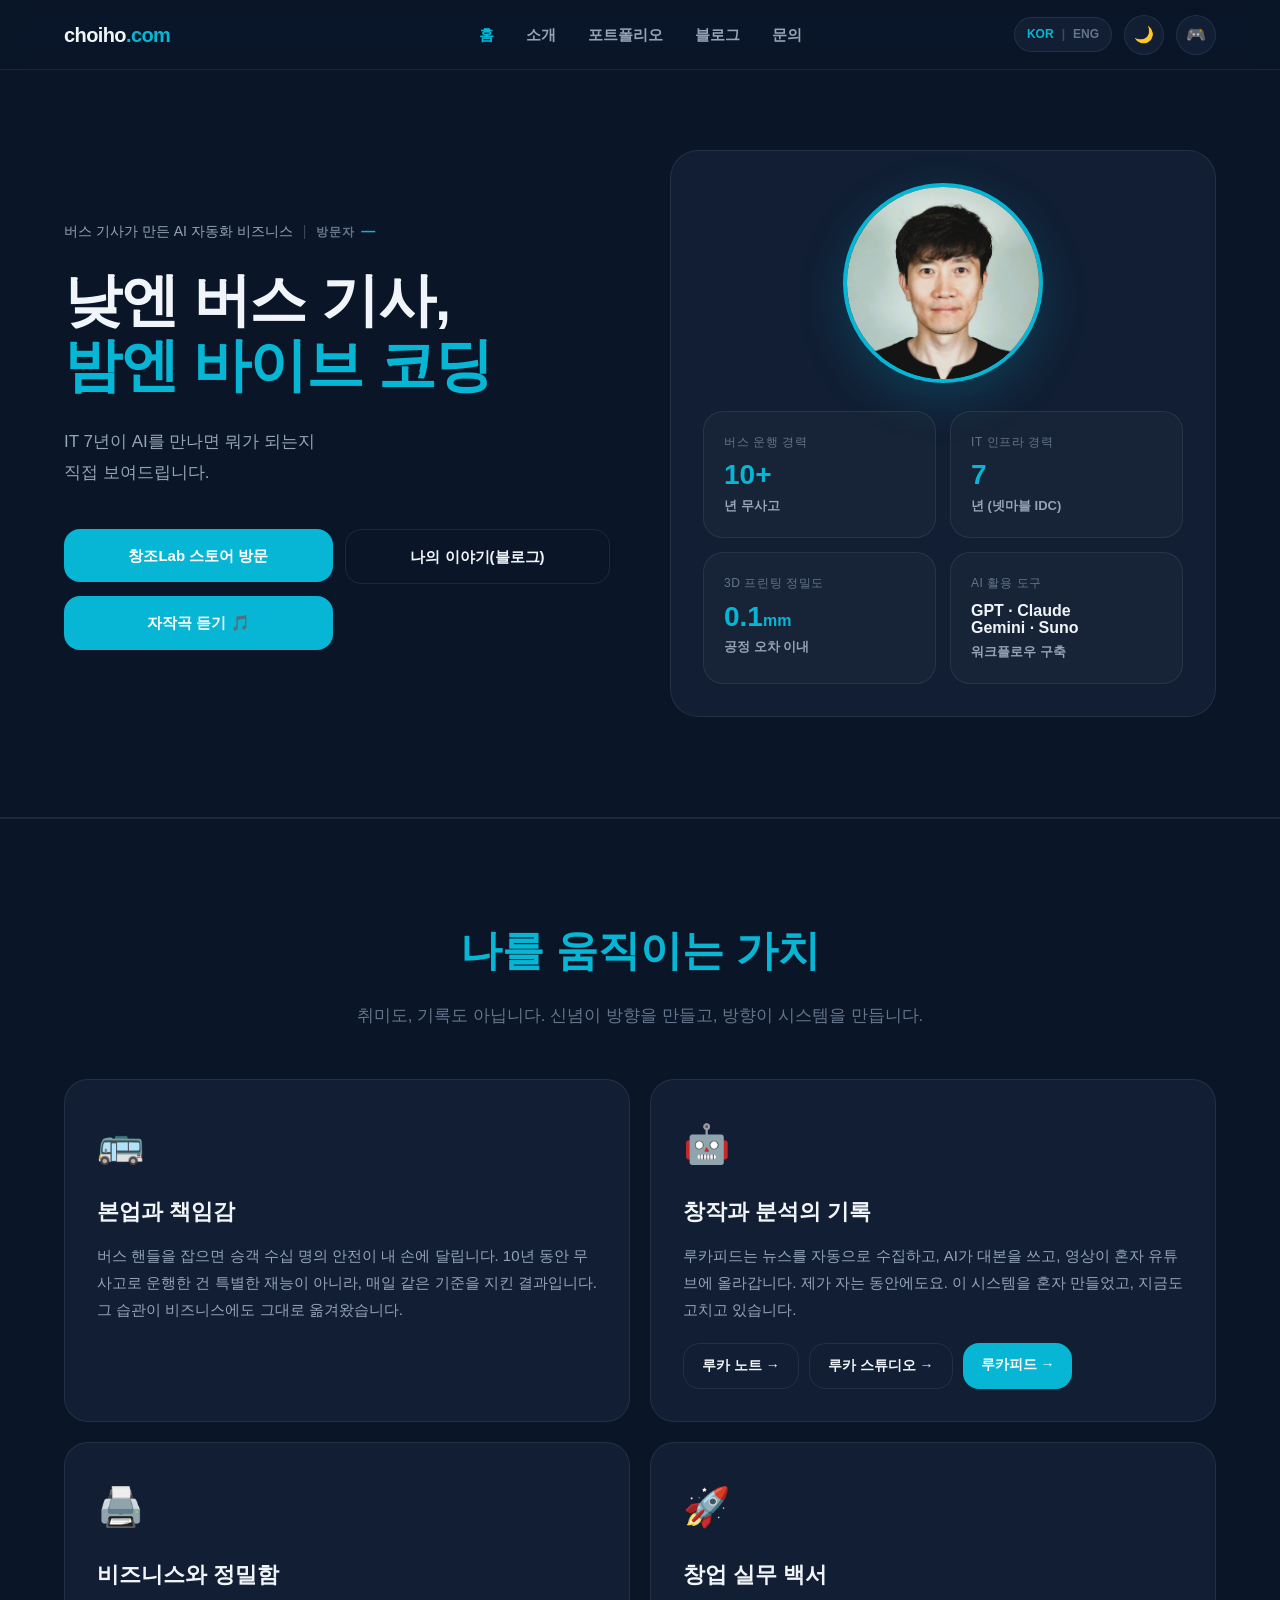
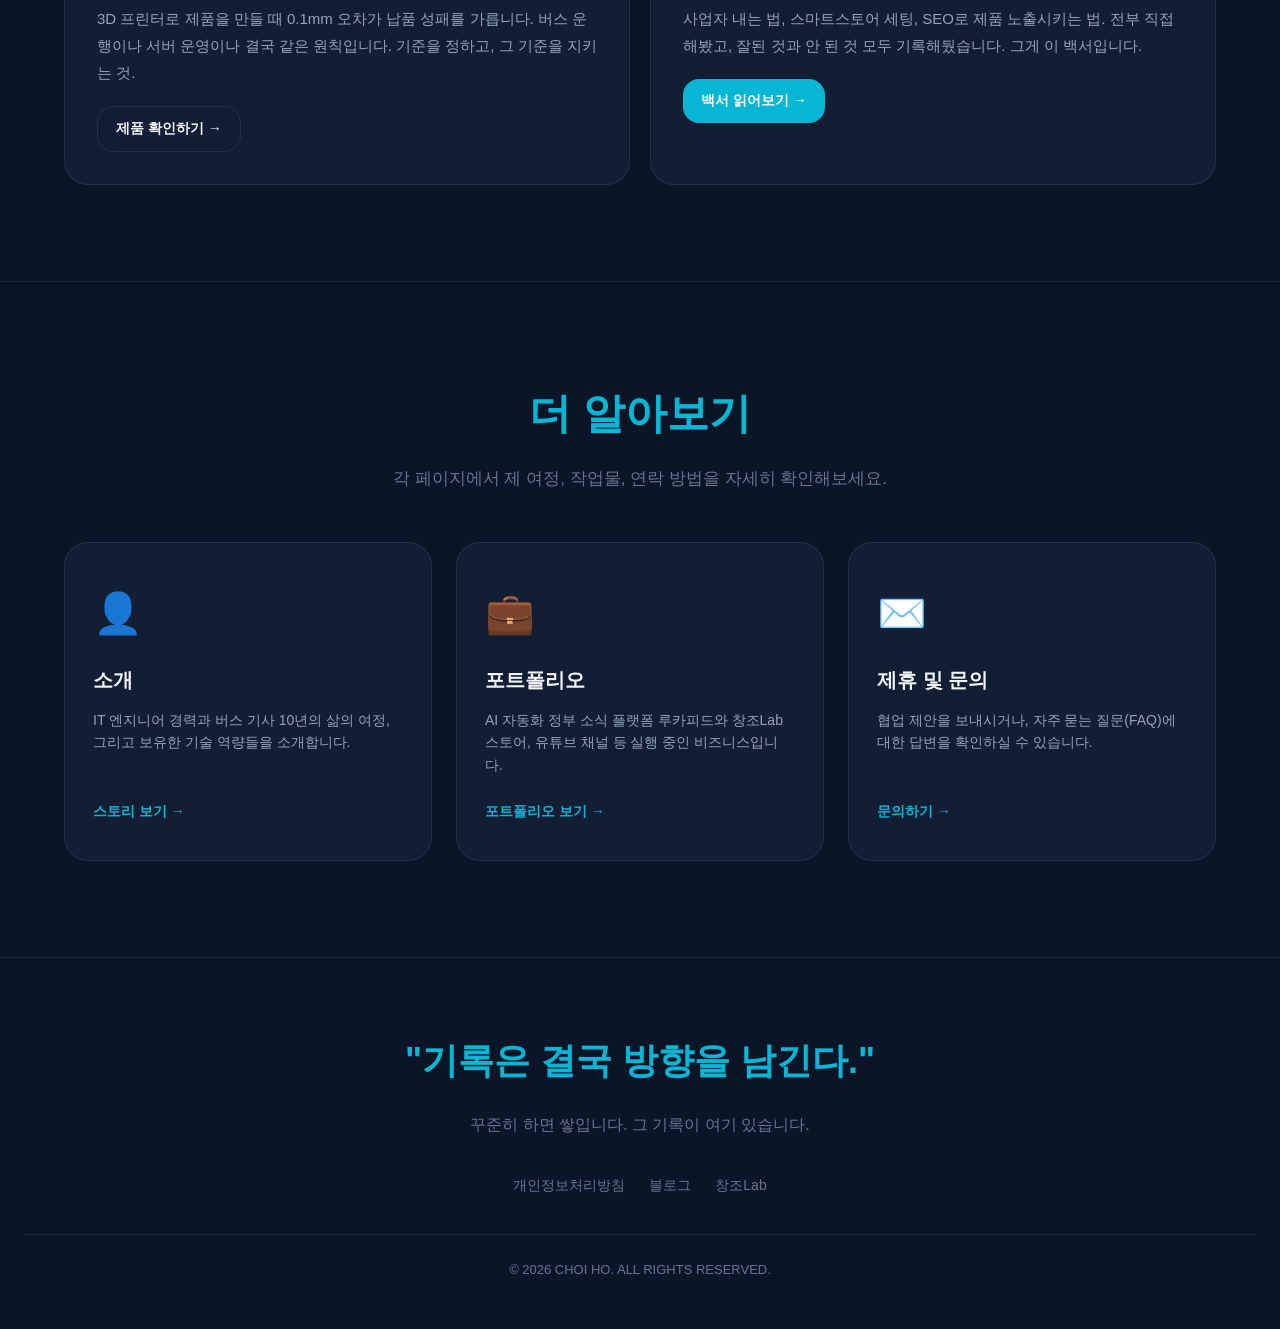
==== index.html @ 2a22247c "fix: 네비게이션 메뉴 중앙 정렬 보장 및 로고 inline-flex 정렬 패치" ====
<!DOCTYPE html>
<html lang="ko" data-theme="dark">
<head>
  <!-- Google tag (gtag.js) -->
  <script async src="https://www.googletagmanager.com/gtag/js?id=G-2HE87NL09E"></script>
  <script>
    window.dataLayer = window.dataLayer || [];
    function gtag(){dataLayer.push(arguments);}
    gtag('js', new Date());
    gtag('config', 'G-2HE87NL09E');
  </script>
  <meta charset="UTF-8" />
  <meta name="viewport" content="width=device-width, initial-scale=1.0" />
  <title>최호 | 버스 기사가 만든 AI 자동화 비즈니스</title>
  <!-- SEO -->
  <meta name="description" content="버스 기사로 10년, IT 인프라 엔지니어로 7년. 지금은 AI 툴로 혼자 콘텐츠 플랫폼을 돌립니다. 1인 비즈니스 포트폴리오." />
  <!-- OG -->
  <meta property="og:type" content="website" />
  <meta property="og:url" content="https://choiho.com/" />
  <meta property="og:title" content="최호 | 버스 기사가 만든 AI 자동화 비즈니스" />
  <meta property="og:description" content="버스 기사로 10년, IT 인프라 엔지니어로 7년. 지금은 AI 툴로 혼자 콘텐츠 플랫폼을 돌립니다." />
  <meta property="og:image" content="https://choiho.com/og-profile.jpg" />
  <meta property="og:locale" content="ko_KR" />
  <!-- Twitter Card -->
  <meta name="twitter:card" content="summary_large_image" />
  <meta name="twitter:title" content="최호 | 버스 기사가 만든 AI 자동화 비즈니스" />
  <meta name="twitter:description" content="버스 기사로 10년, IT 인프라 엔지니어로 7년. 지금은 AI 툴로 혼자 콘텐츠 플랫폼을 돌립니다." />
  <meta name="twitter:image" content="https://choiho.com/og-profile.jpg" />

  <link rel="stylesheet" href="css/style.css?v=1.0.3" />
</head>
<body data-theme="dark">

  <!-- Navigation Bar -->
  <nav class="navbar">
    <div class="container navbar-container">
      <a href="index.html" class="nav-logo">choiho<span>.com</span></a>
      
      <ul class="nav-menu">
        <li><a href="index.html" class="nav-link active" data-ko="홈" data-en="Home">홈</a></li>
        <li><a href="about.html" class="nav-link" data-ko="소개" data-en="About">소개</a></li>
        <li><a href="portfolio.html" class="nav-link" data-ko="포트폴리오" data-en="Portfolio">포트폴리오</a></li>
        <li><a href="https://blog.naver.com/yaho0619" target="_blank" rel="noopener noreferrer" class="nav-link" data-ko="블로그" data-en="Blog">블로그</a></li>
        <li><a href="contact.html" class="nav-link" data-ko="문의" data-en="Contact">문의</a></li>
      </ul>
      
      <div class="nav-actions">
        <!-- Language Switcher -->
        <div class="nav-lang">
          <button class="nav-lang-btn active" id="lang-ko">KOR</button>
          <span>|</span>
          <button class="nav-lang-btn" id="lang-en">ENG</button>
        </div>
        
        <!-- Dark/Light Theme Toggle -->
        <button class="icon-btn" id="theme-toggle-btn" aria-label="테마 변경">🌙</button>
        
        <!-- Mini Games Dropdown -->
        <div class="game-menu-wrapper">
          <button class="icon-btn" aria-label="미니게임">🎮</button>
          <div class="game-dropdown">
            <a href="tetris.html">🧱 테트리스</a>
            <a href="omok.html">⚫ 오목</a>
            <a href="sudoku.html">🔢 수도쿠</a>
          </div>
        </div>

        <!-- Mobile Hamburger Menu Toggle -->
        <button class="nav-toggle" id="nav-toggle" aria-label="메뉴 토글">
          <span class="nav-toggle-icon"></span>
        </button>
      </div>
    </div>
  </nav>

  <!-- ===== Hero ===== -->
  <section class="hero">
    <div class="container hero-grid">
      <div>
        <div class="hero-eyebrow">
          <span data-ko="버스 기사가 만든 AI 자동화 비즈니스" data-en="AI Automation Business Built by a Bus Driver">버스 기사가 만든 AI 자동화 비즈니스</span>
          <span class="hero-eyebrow-sep">|</span>
          <span id="visitor-count-box">
            <span data-ko="방문자" data-en="VISITORS" style="color:var(--text-muted);font-size:12px;letter-spacing:0.08em;font-weight:700;">VISITORS</span>
            <span id="visitor-count" style="color:var(--highlight);font-weight:700;">—</span>
          </span>
        </div>

        <h1 data-ko="낮엔 버스 기사,<br><span class='highlight'>밤엔 바이브 코딩</span>"
            data-en="By day, bus driver.<br><span class='highlight'>By night, vibe coding.</span>">
          낮엔 버스 기사,<br>
          <span class="highlight">밤엔 바이브 코딩</span>
        </h1>

        <p class="hero-text"
           data-ko="IT 7년이 AI를 만나면 뭐가 되는지<br>직접 보여드립니다."
           data-en="7 years in IT meets AI.<br>Watch what happens.">
          IT 7년이 AI를 만나면 뭐가 되는지<br>
          직접 보여드립니다.
        </p>

        <div class="button-group" style="display:grid; grid-template-columns: auto auto; gap: 12px; align-items: start;">
          <!-- Primary CTA -->
          <a href="https://smartstore.naver.com/createlab_shop" target="_blank" rel="noopener noreferrer"
             class="btn btn-primary"
             data-ko="창조Lab 스토어 방문" data-en="Visit CreateLab Store">창조Lab 스토어 방문</a>
          <!-- Secondary CTA -->
          <a href="https://blog.naver.com/yaho0619" target="_blank" rel="noopener noreferrer"
             class="btn btn-secondary"
             data-ko="나의 이야기(블로그)" data-en="My Story (Blog)">나의 이야기(블로그)</a>
          <!-- 자작곡 버튼 -->
          <a href="song/index.html"
             class="btn btn-primary"
             style="grid-column: 1;"
             data-ko="자작곡 듣기 🎵" data-en="Original Songs 🎵">자작곡 듣기 🎵</a>
        </div>
      </div>

      <div class="card-box">
        <div class="profile-image-wrapper">
          <img src="profile_photo.jpg" alt="최호 프로필 사진" class="profile-image" fetchpriority="high" decoding="async">
        </div>
        <div class="stats-grid">
          <div class="stat-card">
            <div class="stat-label" data-ko="버스 운행 경력" data-en="Bus Driving">버스 운행 경력</div>
            <div class="stat-number">10+</div>
            <div class="stat-unit" data-ko="년 무사고" data-en="Yrs Accident-Free">년 무사고</div>
          </div>
          <div class="stat-card">
            <div class="stat-label" data-ko="IT 인프라 경력" data-en="IT Infrastructure">IT 인프라 경력</div>
            <div class="stat-number">7</div>
            <div class="stat-unit" data-ko="년 (넷마블 IDC)" data-en="Yrs (Netmarble IDC)">년 (넷마블 IDC)</div>
          </div>
          <div class="stat-card">
            <div class="stat-label" data-ko="3D 프린팅 정밀도" data-en="3D Print Precision">3D 프린팅 정밀도</div>
            <div class="stat-number">0.1<span style="font-size:16px;">mm</span></div>
            <div class="stat-unit" data-ko="공정 오차 이내" data-en="Process Tolerance">공정 오차 이내</div>
          </div>
          <div class="stat-card">
            <div class="stat-label" data-ko="AI 활용 도구" data-en="AI Tools">AI 활용 도구</div>
            <div class="stat-number" style="font-size:16px;color:var(--text-main);">GPT · Claude<br>Gemini · Suno</div>
            <div class="stat-unit" data-ko="워크플로우 구축" data-en="Workflow Built">워크플로우 구축</div>
          </div>
        </div>
      </div>
    </div>
  </section>

  <!-- ===== Values ===== -->
  <section class="section-divider">
    <div class="container">
      <h2 class="section-title" data-ko="나를 움직이는 가치" data-en="Values That Drive Me">나를 움직이는 가치</h2>
      <p class="section-desc"
         data-ko="취미도, 기록도 아닙니다. 신념이 방향을 만들고, 방향이 시스템을 만듭니다."
         data-en="Not hobbies. Not records. Beliefs make direction. Direction makes systems.">
        취미도, 기록도 아닙니다. 신념이 방향을 만들고, 방향이 시스템을 만듭니다.
      </p>
      <div class="cards-grid">

        <div class="info-card">
          <div class="card-icon">🚌</div>
          <h3 data-ko="본업과 책임감" data-en="Profession & Responsibility">본업과 책임감</h3>
          <p data-ko="버스 핸들을 잡으면 승객 수십 명의 안전이 내 손에 달립니다. 10년 동안 무사고로 운행한 건 특별한 재능이 아니라, 매일 같은 기준을 지킨 결과입니다. 그 습관이 비즈니스에도 그대로 옮겨왔습니다."
              data-en="When I hold the wheel, the safety of dozens of passengers is in my hands. 10 years accident-free isn't talent — it's showing up with the same standard every single day. That habit carried over to business.">
            버스 핸들을 잡으면 승객 수십 명의 안전이 내 손에 달립니다. 10년 동안 무사고로 운행한 건 특별한 재능이 아니라, 매일 같은 기준을 지킨 결과입니다. 그 습관이 비즈니스에도 그대로 옮겨왔습니다.
          </p>
        </div>

        <div class="info-card">
          <div class="card-icon">🤖</div>
          <h3 data-ko="창작과 분석의 기록" data-en="Creation & Analysis">창작과 분석의 기록</h3>
          <p data-ko="루카피드는 뉴스를 자동으로 수집하고, AI가 대본을 쓰고, 영상이 혼자 유튜브에 올라갑니다. 제가 자는 동안에도요. 이 시스템을 혼자 만들었고, 지금도 고치고 있습니다."
              data-en="Lucafeed automatically gathers news, AI writes the scripts, and videos upload to YouTube on their own. Even while I sleep. I built this system alone. Still improving it.">
            루카피드는 뉴스를 자동으로 수집하고, AI가 대본을 쓰고, 영상이 혼자 유튜브에 올라갑니다. 제가 자는 동안에도요. 이 시스템을 혼자 만들었고, 지금도 고치고 있습니다.
          </p>
          <div class="card-actions">
            <a href="https://www.youtube.com/@루카노트" target="_blank" class="btn btn-secondary"
               data-ko="루카 노트 →" data-en="Luca Note →">루카 노트 →</a>
            <a href="https://www.youtube.com/@루카스튜디오" target="_blank" class="btn btn-secondary"
               data-ko="루카 스튜디오 →" data-en="Luca Studio →">루카 스튜디오 →</a>
            <a href="https://lucafeed.com/" target="_blank" class="btn btn-primary"
               data-ko="루카피드 →" data-en="Lucafeed →">루카피드 →</a>
          </div>
        </div>

        <div class="info-card">
          <div class="card-icon">🖨️</div>
          <h3 data-ko="비즈니스와 정밀함" data-en="Business & Precision">비즈니스와 정밀함</h3>
          <p data-ko="3D 프린터로 제품을 만들 때 0.1mm 오차가 납품 성패를 가릅니다. 버스 운행이나 서버 운영이나 결국 같은 원칙입니다. 기준을 정하고, 그 기준을 지키는 것."
              data-en="When making products with a 3D printer, a 0.1mm error decides whether it ships or not. Driving a bus, running a server — same principle. Set a standard. Keep it.">
            3D 프린터로 제품을 만들 때 0.1mm 오차가 납품 성패를 가릅니다. 버스 운행이나 서버 운영이나 결국 같은 원칙입니다. 기준을 정하고, 그 기준을 지키는 것.
          </p>
          <div class="card-actions">
            <a href="https://smartstore.naver.com/createlab_shop" target="_blank"
               class="btn btn-secondary"
               data-ko="제품 확인하기 →" data-en="Check Products →">제품 확인하기 →</a>
          </div>
        </div>

        <div class="info-card">
          <div class="card-icon">🚀</div>
          <h3 data-ko="창업 실무 백서" data-en="Startup Practice Whitepaper">창업 실무 백서</h3>
          <p data-ko="사업자 내는 법, 스마트스토어 세팅, SEO로 제품 노출시키는 법. 전부 직접 해봤고, 잘된 것과 안 된 것 모두 기록해뒀습니다. 그게 이 백서입니다."
              data-en="How to register a business, set up a Smart Store, get products found via SEO. I've done all of it. What worked and what didn't — both are recorded. That's what this whitepaper is.">
            사업자 내는 법, 스마트스토어 세팅, SEO로 제품 노출시키는 법. 전부 직접 해봤고, 잘된 것과 안 된 것 모두 기록해뒀습니다. 그게 이 백서입니다.
          </p>
          <div class="card-actions">
            <a href="startup/index.html" class="btn btn-primary"
               data-ko="백서 읽어보기 →" data-en="Read Whitepaper →">백서 읽어보기 →</a>
          </div>
        </div>

      </div>
    </div>
  </section>

  <!-- ===== Explore More ===== -->
  <section class="section-divider">
    <div class="container">
      <h2 class="section-title" data-ko="더 알아보기" data-en="Explore More">더 알아보기</h2>
      <p class="section-desc"
         data-ko="각 페이지에서 제 여정, 작업물, 연락 방법을 자세히 확인해보세요."
         data-en="Explore my journey, projects, and how to reach out on each page.">
        각 페이지에서 제 여정, 작업물, 연락 방법을 자세히 확인해보세요.
      </p>
      <div class="explore-grid">
        
        <a href="about.html" class="explore-card">
          <div class="explore-card-icon">👤</div>
          <h3 data-ko="소개" data-en="About Me">소개</h3>
          <p data-ko="IT 엔지니어 경력과 버스 기사 10년의 삶의 여정, 그리고 보유한 기술 역량들을 소개합니다."
             data-en="Discover my 7 years of IT background, 10 years of bus driving, and certifications.">
            IT 엔지니어 경력과 버스 기사 10년의 삶의 여정, 그리고 보유한 기술 역량들을 소개합니다.
          </p>
          <span class="explore-card-link" data-ko="스토리 보기 →" data-en="Read Story →">스토리 보기 →</span>
        </a>

        <a href="portfolio.html" class="explore-card">
          <div class="explore-card-icon">💼</div>
          <h3 data-ko="포트폴리오" data-en="Portfolio">포트폴리오</h3>
          <p data-ko="AI 자동화 정부 소식 플랫폼 루카피드와 창조Lab 스토어, 유튜브 채널 등 실행 중인 비즈니스입니다."
             data-en="Check out my automated platform Lucafeed, CreateLab e-commerce, and YouTube channels.">
            AI 자동화 정부 소식 플랫폼 루카피드와 창조Lab 스토어, 유튜브 채널 등 실행 중인 비즈니스입니다.
          </p>
          <span class="explore-card-link" data-ko="포트폴리오 보기 →" data-en="View Portfolio →">포트폴리오 보기 →</span>
        </a>

        <a href="contact.html" class="explore-card">
          <div class="explore-card-icon">✉️</div>
          <h3 data-ko="제휴 및 문의" data-en="Contact & FAQ">제휴 및 문의</h3>
          <p data-ko="협업 제안을 보내시거나, 자주 묻는 질문(FAQ)에 대한 답변을 확인하실 수 있습니다."
             data-en="Send business proposals or check out answers to frequently asked questions.">
            협업 제안을 보내시거나, 자주 묻는 질문(FAQ)에 대한 답변을 확인하실 수 있습니다.
          </p>
          <span class="explore-card-link" data-ko="문의하기 →" data-en="Get in Touch →">문의하기 →</span>
        </a>

      </div>
    </div>
  </section>

  <!-- ===== Footer ===== -->
  <footer>
    <div class="footer-quote" data-ko='"기록은 결국 방향을 남긴다."' data-en='"Records leave direction."'>"기록은 결국 방향을 남긴다."</div>
    <p class="footer-text"
       data-ko="꾸준히 하면 쌓입니다. 그 기록이 여기 있습니다."
       data-en="Consistency compounds. The record is here.">
      꾸준히 하면 쌓입니다. 그 기록이 여기 있습니다.
    </p>
    <div class="footer-links">
      <a href="privacy.html" data-ko="개인정보처리방침" data-en="Privacy Policy">개인정보처리방침</a>
      <a href="https://blog.naver.com/yaho0619" target="_blank" data-ko="블로그" data-en="Blog">블로그</a>
      <a href="startup/index.html" data-ko="창조Lab" data-en="CreateLab">창조Lab</a>
    </div>
    <div class="copyright">
      © 2026 CHOI HO. ALL RIGHTS RESERVED.
    </div>
  </footer>

  <script src="js/main.js"></script>
</body>
</html>
---- css/style.css ----
/* ===== Design Tokens (Lucafeed Theme) ===== */
:root {
  --bg-base: #0a1628;
  --bg-card: #111e33;
  --bg-card-solid: #0d1a2e;
  --highlight: #06b6d4;
  --highlight-hover: #0891b2;
  --text-main: #f1f5f9;
  --text-secondary: #94a3b8;
  --text-muted: #64748b;
  --border-color: rgba(255, 255, 255, 0.08);
}

[data-theme="light"] {
  --bg-base: #f0f9ff;
  --bg-card: #ffffff;
  --bg-card-solid: #ffffff;
  --highlight: #0891b2;
  --highlight-hover: #067a94;
  --text-main: #0a1628;
  --text-secondary: #334155;
  --text-muted: #64748b;
  --border-color: rgba(10, 22, 40, 0.1);
}

*, *::before, *::after { margin: 0; padding: 0; box-sizing: border-box; }

html { scroll-behavior: smooth; }

body {
  font-family: 'Pretendard', 'Noto Sans KR', sans-serif;
  background: var(--bg-base);
  color: var(--text-main);
  line-height: 1.7;
  overflow-x: hidden;
  transition: background 0.3s, color 0.3s;
  padding-top: 70px; /* Offset for fixed navbar */
}

.container {
  width: 100%;
  max-width: 1200px;
  margin: 0 auto;
  padding: 0 24px;
}

section { padding: 6rem 0; }
.section-divider { border-top: 1px solid var(--border-color); }

/* ===== Navigation Bar ===== */
.navbar {
  position: fixed;
  top: 0;
  left: 0;
  width: 100%;
  height: 70px;
  z-index: 1000;
  background: rgba(10, 22, 40, 0.75);
  backdrop-filter: blur(12px);
  -webkit-backdrop-filter: blur(12px);
  border-bottom: 1px solid var(--border-color);
  transition: background 0.3s, border-color 0.3s;
}

[data-theme="light"] .navbar {
  background: rgba(240, 249, 255, 0.75);
}

.navbar-container {
  height: 100%;
  display: flex;
  align-items: center;
  justify-content: space-between;
  position: relative;
}

.nav-logo {
  font-size: 20px;
  font-weight: 900;
  color: var(--text-main);
  text-decoration: none;
  letter-spacing: -0.03em;
  display: inline-flex;
  align-items: center;
}
.nav-logo span {
  color: var(--highlight);
}

.nav-menu {
  position: absolute;
  left: 50%;
  transform: translateX(-50%);
  display: flex;
  align-items: center;
  gap: 32px;
  list-style: none;
}

.nav-link {
  color: var(--text-secondary);
  text-decoration: none;
  font-size: 15px;
  font-weight: 600;
  transition: color 0.2s;
}

.nav-link:hover, .nav-link.active {
  color: var(--highlight);
}

.nav-actions {
  display: flex;
  align-items: center;
  gap: 12px;
}

.icon-btn {
  background: var(--bg-card);
  border: 1px solid var(--border-color);
  color: var(--text-main);
  width: 40px;
  height: 40px;
  border-radius: 50%;
  cursor: pointer;
  display: flex;
  align-items: center;
  justify-content: center;
  font-size: 16px;
  backdrop-filter: blur(12px);
  transition: transform 0.2s, background-color 0.2s;
  flex-shrink: 0;
}
.icon-btn:hover {
  transform: scale(1.05);
  background: var(--bg-card-solid);
}

/* Language switcher inside navbar */
.nav-lang {
  display: flex;
  align-items: center;
  gap: 8px;
  font-size: 12px;
  font-weight: 700;
  background: var(--bg-card);
  padding: 6px 12px;
  border-radius: 999px;
  border: 1px solid var(--border-color);
}
.nav-lang span { color: var(--text-muted); opacity: 0.5; }
.nav-lang-btn {
  cursor: pointer; color: var(--text-muted);
  transition: color 0.2s; border: none; background: none;
  font-family: inherit; font-size: inherit; font-weight: inherit; padding: 0;
}
.nav-lang-btn.active { color: var(--highlight); }

/* Game Dropdown inside navbar */
.game-menu-wrapper { position: relative; flex-shrink: 0; }
.game-dropdown {
  position: absolute; top: calc(100% + 8px); right: 0;
  display: flex; flex-direction: column; gap: 4px; padding: 8px;
  background: var(--bg-card); border: 1px solid var(--border-color);
  border-radius: 16px; backdrop-filter: blur(12px); min-width: 130px;
  opacity: 0; visibility: hidden; transform: translateY(-8px);
  transition: opacity 0.2s, transform 0.2s, visibility 0.2s;
  z-index: 1020;
}
.game-menu-wrapper:hover .game-dropdown { opacity: 1; visibility: visible; transform: translateY(0); }
.game-dropdown a {
  display: flex; align-items: center; gap: 8px;
  padding: 8px 12px; border-radius: 10px;
  text-decoration: none; color: var(--text-main); font-size: 13px;
  transition: background 0.15s; white-space: nowrap;
}
.game-dropdown a:hover { background: rgba(127,127,127,0.12); }

/* Menu Toggle (Hamburger) */
.nav-toggle {
  display: none;
  background: none;
  border: none;
  cursor: pointer;
  padding: 8px;
  z-index: 1010;
}
.nav-toggle-icon {
  display: block;
  width: 20px;
  height: 2px;
  background: var(--text-main);
  position: relative;
  transition: background 0.2s;
}
.nav-toggle-icon::before, .nav-toggle-icon::after {
  content: '';
  position: absolute;
  width: 20px;
  height: 2px;
  background: var(--text-main);
  left: 0;
  transition: transform 0.2s;
}
.nav-toggle-icon::before { top: -6px; }
.nav-toggle-icon::after { bottom: -6px; }

/* ===== Hero ===== */
.hero { padding: 80px 0 100px; border-bottom: 1px solid var(--border-color); }
.hero-grid { display: grid; grid-template-columns: 1fr 1fr; gap: 60px; align-items: center; }

.hero-eyebrow {
  display: inline-flex; align-items: center; gap: 10px;
  margin-bottom: 24px; font-size: 14px; color: var(--text-secondary);
}
.hero-eyebrow-sep { color: var(--text-muted); opacity: 0.5; }
#visitor-count-box { display: inline-flex; align-items: center; gap: 6px; }

h1 {
  font-size: 58px;
  line-height: 1.12;
  font-weight: 900;
  letter-spacing: -0.02em;
  margin-bottom: 28px;
  word-break: keep-all;
}
.highlight { color: var(--highlight); }

.hero-text {
  font-size: 17px; line-height: 1.85;
  color: var(--text-secondary);
  margin-bottom: 40px;
  word-break: keep-all;
}

/* ===== Buttons ===== */
.button-group { display: flex; gap: 14px; flex-wrap: wrap; }
.btn {
  padding: 14px 28px; border-radius: 16px; border: none;
  cursor: pointer; font-size: 15px; font-weight: 700;
  font-family: inherit; transition: transform 0.2s, background-color 0.2s, border-color 0.2s;
  text-decoration: none; display: inline-block; text-align: center;
}

.btn-primary {
  background: var(--highlight);
  color: #ffffff;
  box-shadow: none;
}
.btn-primary:hover {
  background: var(--highlight-hover);
  transform: translateY(-1px);
}

.btn-secondary {
  background: transparent;
  color: var(--text-main);
  border: 1px solid var(--border-color);
}
.btn-secondary:hover {
  border-color: var(--highlight);
  background: rgba(6, 182, 212, 0.05);
}

/* ===== Profile Card ===== */
.profile-image-wrapper { display: flex; justify-content: center; margin-bottom: 28px; }
.profile-image {
  width: 200px; height: 200px; object-fit: cover;
  border-radius: 50%;
  border: 4px solid var(--highlight);
  box-shadow: 0 16px 48px rgba(6, 182, 212, 0.2);
}
.card-box {
  background: var(--bg-card); border: 1px solid var(--border-color);
  border-radius: 28px; padding: 32px; backdrop-filter: blur(12px);
}

/* ===== Stats Grid ===== */
.stats-grid { display: grid; grid-template-columns: repeat(2,1fr); gap: 14px; }
.stat-card {
  background: rgba(127,127,127,0.06);
  border: 1px solid var(--border-color);
  border-radius: 20px; padding: 20px;
}
.stat-label { color: var(--text-muted); font-size: 12px; letter-spacing: 0.05em; text-transform: uppercase; margin-bottom: 8px; }
.stat-number { font-size: 28px; font-weight: 900; color: var(--highlight); line-height: 1.1; }
.stat-unit { font-size: 13px; font-weight: 600; color: var(--text-secondary); margin-top: 4px; }

/* ===== Sections ===== */
.section-title { font-size: 42px; font-weight: 900; margin-bottom: 16px; color: var(--highlight); text-align: center; }
.section-desc { color: var(--text-muted); font-size: 17px; margin-bottom: 48px; text-align: center; }

/* ===== Info Cards ===== */
.cards-grid { display: grid; grid-template-columns: repeat(2,1fr); gap: 20px; }
.info-card {
  background: var(--bg-card); border: 1px solid var(--border-color);
  border-radius: 24px; padding: 32px;
  display: flex; flex-direction: column;
  transition: transform 0.25s, border-color 0.25s;
}
.info-card:hover {
  transform: translateY(-4px);
  border-color: var(--highlight);
}
.info-card .btn { margin-top: auto; }
.card-icon { font-size: 38px; margin-bottom: 16px; }
.info-card h3 { font-size: 22px; margin-bottom: 12px; }
.info-card p { color: var(--text-secondary); font-size: 15px; line-height: 1.8; }
.info-card ul {
  list-style: disc; padding-left: 1.4rem; margin-top: 12px;
  color: var(--text-secondary); font-size: 15px; line-height: 1.7;
}
.info-card li { margin-bottom: 6px; }
.info-card li::marker { color: var(--highlight); }
.card-actions { display: flex; flex-wrap: wrap; gap: 10px; margin-top: 20px; }
.card-actions .btn { padding: 10px 18px; font-size: 14px; margin-top: 0; }

/* ===== Explore Cards (Navigation Cards) ===== */
.explore-grid { display: grid; grid-template-columns: repeat(3, 1fr); gap: 24px; margin-top: 40px; }
.explore-card {
  background: var(--bg-card);
  border: 1px solid var(--border-color);
  border-radius: 24px;
  padding: 36px 28px;
  text-decoration: none;
  color: inherit;
  display: flex;
  flex-direction: column;
  transition: transform 0.25s, border-color 0.25s;
}
.explore-card:hover {
  transform: translateY(-4px);
  border-color: var(--highlight);
}
.explore-card-icon { font-size: 40px; margin-bottom: 16px; }
.explore-card h3 { font-size: 20px; font-weight: 700; margin-bottom: 12px; color: var(--text-main); }
.explore-card p { font-size: 14px; color: var(--text-secondary); margin-bottom: 24px; line-height: 1.6; flex-grow: 1; }
.explore-card-link { font-size: 14px; font-weight: 700; color: var(--highlight); display: flex; align-items: center; gap: 6px; }

/* ===== Timeline ===== */
.timeline-list { display: flex; flex-direction: column; gap: 20px; }
.timeline-item {
  display: flex; gap: 36px;
  background: var(--bg-card-solid);
  border: 1px solid var(--border-color);
  border-radius: 24px; padding: 28px 32px;
  position: relative;
}
.timeline-item.featured {
  border-color: var(--highlight);
  box-shadow: 0 0 0 1px var(--highlight), 0 8px 32px rgba(6, 182, 212, 0.12);
}
.timeline-badge {
  position: absolute; top: -12px; left: 32px;
  background: var(--highlight); color: #fff;
  font-size: 11px; font-weight: 700;
  padding: 3px 12px; border-radius: 999px;
  letter-spacing: 0.06em;
}
.year {
  min-width: 100px; font-size: 26px; font-weight: 900;
  color: var(--highlight); flex-shrink: 0;
}
.timeline-content h3 { font-size: 20px; margin-bottom: 8px; }
.timeline-content p { color: var(--text-secondary); font-size: 15px; line-height: 1.8; }

/* ===== Contact Form ===== */
.contact-form { max-width: 600px; margin: 0 auto; }
.form-group { margin-bottom: 20px; text-align: left; }
.form-group label { display: block; margin-bottom: 8px; color: var(--text-secondary); font-weight: 600; font-size: 14px; }
.form-control {
  width: 100%; padding: 13px 16px;
  border-radius: 12px; border: 1px solid var(--border-color);
  background: var(--bg-card-solid); color: var(--text-main);
  font-size: 15px; font-family: inherit;
  transition: border-color 0.2s, box-shadow 0.2s;
}
.form-control:focus {
  outline: none; border-color: var(--highlight);
  box-shadow: 0 0 0 3px rgba(6, 182, 212, 0.12);
}
select.form-control {
  cursor: pointer; appearance: none;
  background-image: url("data:image/svg+xml,%3Csvg xmlns='http://www.w3.org/2000/svg' width='20' height='20' viewBox='0 0 24 24' fill='none' stroke='%2394a3b8' stroke-width='2' stroke-linecap='round' stroke-linejoin='round'%3E%3Cpolyline points='6 9 12 15 18 9'%3E%3C/polyline%3E%3C/svg%3E");
  background-repeat: no-repeat; background-position: right 14px center; background-size: 16px; padding-right: 40px;
}
textarea.form-control { min-height: 140px; resize: vertical; }
.submit-btn { width: 100%; padding: 16px; font-size: 17px; }

/* ===== FAQ Section ===== */
.faq-list { max-width: 800px; margin: 0 auto; display: flex; flex-direction: column; gap: 16px; }
.faq-item {
  background: var(--bg-card);
  border: 1px solid var(--border-color);
  border-radius: 16px;
  overflow: hidden;
  transition: border-color 0.2s;
}
.faq-item:hover {
  border-color: var(--highlight);
}
.faq-question {
  width: 100%;
  padding: 20px 24px;
  background: none;
  border: none;
  color: var(--text-main);
  font-size: 16px;
  font-weight: 700;
  text-align: left;
  cursor: pointer;
  display: flex;
  justify-content: space-between;
  align-items: center;
  font-family: inherit;
}
.faq-answer {
  max-height: 0;
  overflow: hidden;
  transition: max-height 0.3s ease-out, padding 0.3s ease-out;
  padding: 0 24px;
  color: var(--text-secondary);
  font-size: 15px;
  line-height: 1.8;
  border-top: 0px solid transparent;
}
.faq-item.active .faq-answer {
  max-height: 500px; /* Large enough value */
  padding: 20px 24px;
  border-top: 1px solid var(--border-color);
}
.faq-arrow {
  transition: transform 0.2s;
  color: var(--text-muted);
}
.faq-item.active .faq-arrow {
  transform: rotate(180deg);
  color: var(--highlight);
}

/* ===== Footer ===== */
footer { text-align: center; padding: 72px 24px 48px; border-top: 1px solid var(--border-color); }
.footer-quote { font-size: 36px; font-weight: 900; color: var(--highlight); margin-bottom: 20px; }
.footer-text { color: var(--text-muted); max-width: 600px; margin: 0 auto 36px; }
.footer-links { display: flex; justify-content: center; gap: 24px; margin-bottom: 36px; }
.footer-links a { color: var(--text-muted); text-decoration: none; font-size: 14px; transition: color 0.2s; }
.footer-links a:hover { color: var(--highlight); }
.copyright { border-top: 1px solid var(--border-color); padding-top: 24px; color: var(--text-muted); font-size: 13px; }
.copyright a { color: var(--text-muted); text-decoration: none; }
.copyright a:hover { color: var(--text-secondary); }

/* ===== Responsive ===== */
@media (max-width: 900px) {
  body { padding-top: 70px; }
  .navbar-container { padding: 0 16px; }
  .nav-menu {
    position: fixed;
    top: 70px;
    left: 0;
    width: 100%;
    height: calc(100vh - 70px);
    background: var(--bg-card-solid);
    flex-direction: column;
    padding: 40px 24px;
    gap: 24px;
    align-items: flex-start;
    transform: translateX(-100%);
    transition: transform 0.3s ease-in-out;
    border-top: 1px solid var(--border-color);
    z-index: 999;
  }
  .navbar.nav-open .nav-menu {
    transform: translateX(0);
  }
  .nav-toggle {
    display: block;
  }
  .nav-actions {
    margin-right: 12px;
  }
  .hero { padding: 40px 0 56px; }
  .hero-grid { grid-template-columns: 1fr; gap: 36px; text-align: center; }
  h1 { font-size: 36px; }
  .hero-text { font-size: 16px; margin-bottom: 28px; }
  .button-group { flex-direction: column; align-items: center; }
  .button-group .btn { width: 100%; max-width: 300px; }
  .profile-image { width: 160px; height: 160px; }
  .card-box { padding: 24px 20px; }
  .stats-grid { grid-template-columns: repeat(2,1fr); gap: 10px; }
  .stat-number { font-size: 22px; }
  section { padding: 4rem 0; }
  .section-title { font-size: 28px; }
  .section-desc { font-size: 15px; margin-bottom: 28px; }
  .cards-grid { grid-template-columns: 1fr; gap: 14px; }
  .info-card { padding: 24px 20px; }
  .info-card h3 { font-size: 19px; }
  .timeline-item { flex-direction: column; gap: 10px; padding: 22px 20px; }
  .year { font-size: 20px; min-width: auto; }
  .timeline-content h3 { font-size: 17px; }
  .footer-quote { font-size: 24px; }
  .explore-grid { grid-template-columns: 1fr; gap: 16px; }
}

@media (max-width: 480px) {
  .container { padding: 0 16px; }
  h1 { font-size: 28px; }
  .stats-grid { grid-template-columns: 1fr; }
}
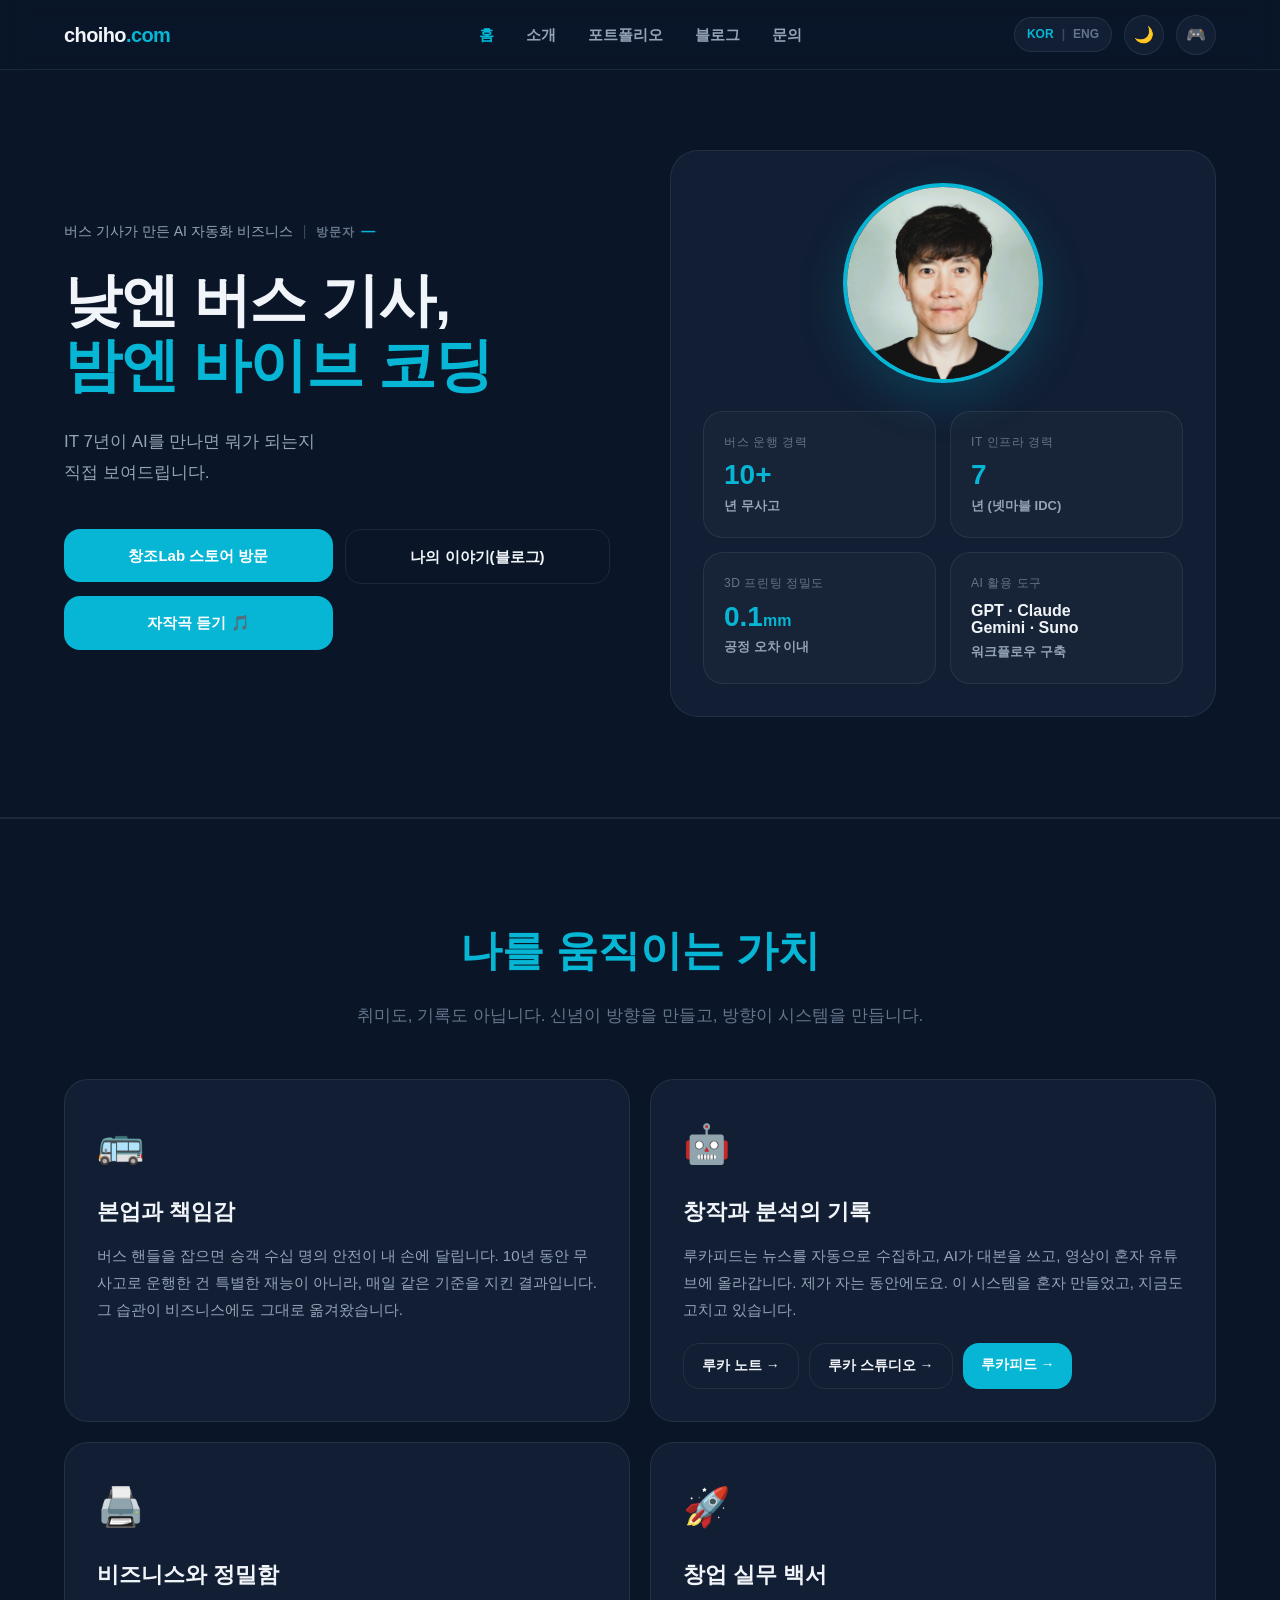
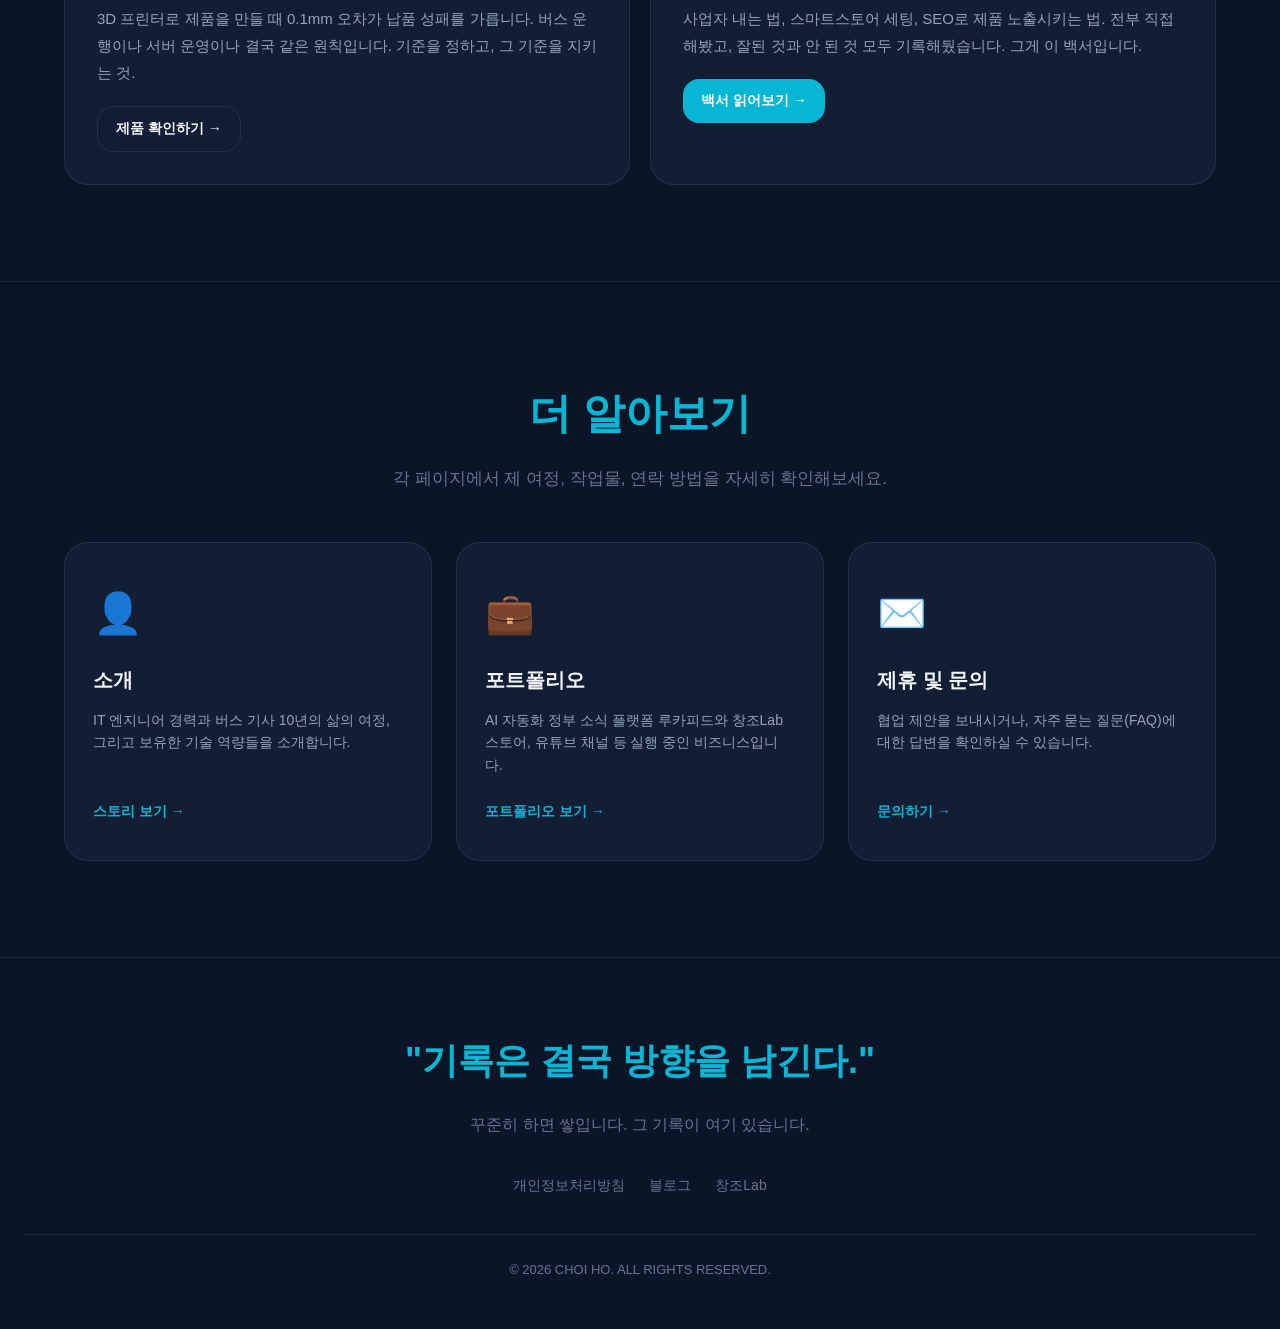
==== commit 7fc0aa30: "feat: 미니게임을 프로필 카드 공간 내부 iframe에 임베딩하여 플레이하도록 구현" ====
--- a/index.html
+++ b/index.html
@@ -59,9 +59,9 @@
         <div class="game-menu-wrapper">
           <button class="icon-btn" aria-label="미니게임">🎮</button>
           <div class="game-dropdown">
-            <a href="tetris.html">🧱 테트리스</a>
-            <a href="omok.html">⚫ 오목</a>
-            <a href="sudoku.html">🔢 수도쿠</a>
+            <a href="index.html?game=tetris" class="game-link" data-game="tetris">🧱 테트리스</a>
+            <a href="index.html?game=omok" class="game-link" data-game="omok">⚫ 오목</a>
+            <a href="index.html?game=sudoku" class="game-link" data-game="sudoku">🔢 수도쿠</a>
           </div>
         </div>
 
@@ -116,30 +116,44 @@
         </div>
       </div>
 
-      <div class="card-box">
-        <div class="profile-image-wrapper">
-          <img src="profile_photo.jpg" alt="최호 프로필 사진" class="profile-image" fetchpriority="high" decoding="async">
-        </div>
-        <div class="stats-grid">
-          <div class="stat-card">
-            <div class="stat-label" data-ko="버스 운행 경력" data-en="Bus Driving">버스 운행 경력</div>
-            <div class="stat-number">10+</div>
-            <div class="stat-unit" data-ko="년 무사고" data-en="Yrs Accident-Free">년 무사고</div>
-          </div>
-          <div class="stat-card">
-            <div class="stat-label" data-ko="IT 인프라 경력" data-en="IT Infrastructure">IT 인프라 경력</div>
-            <div class="stat-number">7</div>
-            <div class="stat-unit" data-ko="년 (넷마블 IDC)" data-en="Yrs (Netmarble IDC)">년 (넷마블 IDC)</div>
-          </div>
-          <div class="stat-card">
-            <div class="stat-label" data-ko="3D 프린팅 정밀도" data-en="3D Print Precision">3D 프린팅 정밀도</div>
-            <div class="stat-number">0.1<span style="font-size:16px;">mm</span></div>
-            <div class="stat-unit" data-ko="공정 오차 이내" data-en="Process Tolerance">공정 오차 이내</div>
-          </div>
-          <div class="stat-card">
-            <div class="stat-label" data-ko="AI 활용 도구" data-en="AI Tools">AI 활용 도구</div>
-            <div class="stat-number" style="font-size:16px;color:var(--text-main);">GPT · Claude<br>Gemini · Suno</div>
-            <div class="stat-unit" data-ko="워크플로우 구축" data-en="Workflow Built">워크플로우 구축</div>
+      <div class="card-box" id="profile-card-box" style="position: relative; overflow: hidden; min-height: 480px;">
+        <!-- Profile View -->
+        <div id="profile-view" style="display: block;">
+          <div class="profile-image-wrapper">
+            <img src="profile_photo.jpg" alt="최호 프로필 사진" class="profile-image" fetchpriority="high" decoding="async">
+          </div>
+          <div class="stats-grid">
+            <div class="stat-card">
+              <div class="stat-label" data-ko="버스 운행 경력" data-en="Bus Driving">버스 운행 경력</div>
+              <div class="stat-number">10+</div>
+              <div class="stat-unit" data-ko="년 무사고" data-en="Yrs Accident-Free">년 무사고</div>
+            </div>
+            <div class="stat-card">
+              <div class="stat-label" data-ko="IT 인프라 경력" data-en="IT Infrastructure">IT 인프라 경력</div>
+              <div class="stat-number">7</div>
+              <div class="stat-unit" data-ko="년 (넷마블 IDC)" data-en="Yrs (Netmarble IDC)">년 (넷마블 IDC)</div>
+            </div>
+            <div class="stat-card">
+              <div class="stat-label" data-ko="3D 프린팅 정밀도" data-en="3D Print Precision">3D 프린팅 정밀도</div>
+              <div class="stat-number">0.1<span style="font-size:16px;">mm</span></div>
+              <div class="stat-unit" data-ko="공정 오차 이내" data-en="Process Tolerance">공정 오차 이내</div>
+            </div>
+            <div class="stat-card">
+              <div class="stat-label" data-ko="AI 활용 도구" data-en="AI Tools">AI 활용 도구</div>
+              <div class="stat-number" style="font-size:16px;color:var(--text-main);">GPT · Claude<br>Gemini · Suno</div>
+              <div class="stat-unit" data-ko="워크플로우 구축" data-en="Workflow Built">워크플로우 구축</div>
+            </div>
+          </div>
+        </div>
+
+        <!-- Game Embed View -->
+        <div id="game-view" style="display: none; width: 100%; height: 100%; flex-direction: column;">
+          <div style="display: flex; justify-content: space-between; align-items: center; margin-bottom: 12px; border-bottom: 1px solid var(--border-color); padding-bottom: 8px;">
+            <h3 id="game-title" style="margin: 0; font-size: 16px; font-weight: 700; color: var(--highlight);">🎮 게임 중</h3>
+            <button id="close-game-btn" class="btn btn-secondary" style="padding: 4px 10px; font-size: 12px; border-radius: 8px; margin: 0;">프로필 보기 ↩</button>
+          </div>
+          <div style="flex-grow: 1; position: relative; width: 100%; height: 420px; border-radius: 12px; overflow: hidden; background: #050505;">
+            <iframe id="game-iframe" src="" style="width: 100%; height: 100%; border: none; overflow: hidden;" scrolling="no"></iframe>
           </div>
         </div>
       </div>
@@ -277,6 +291,6 @@
     </div>
   </footer>
 
-  <script src="js/main.js"></script>
+  <script src="js/main.js?v=1.0.1"></script>
 </body>
 </html>
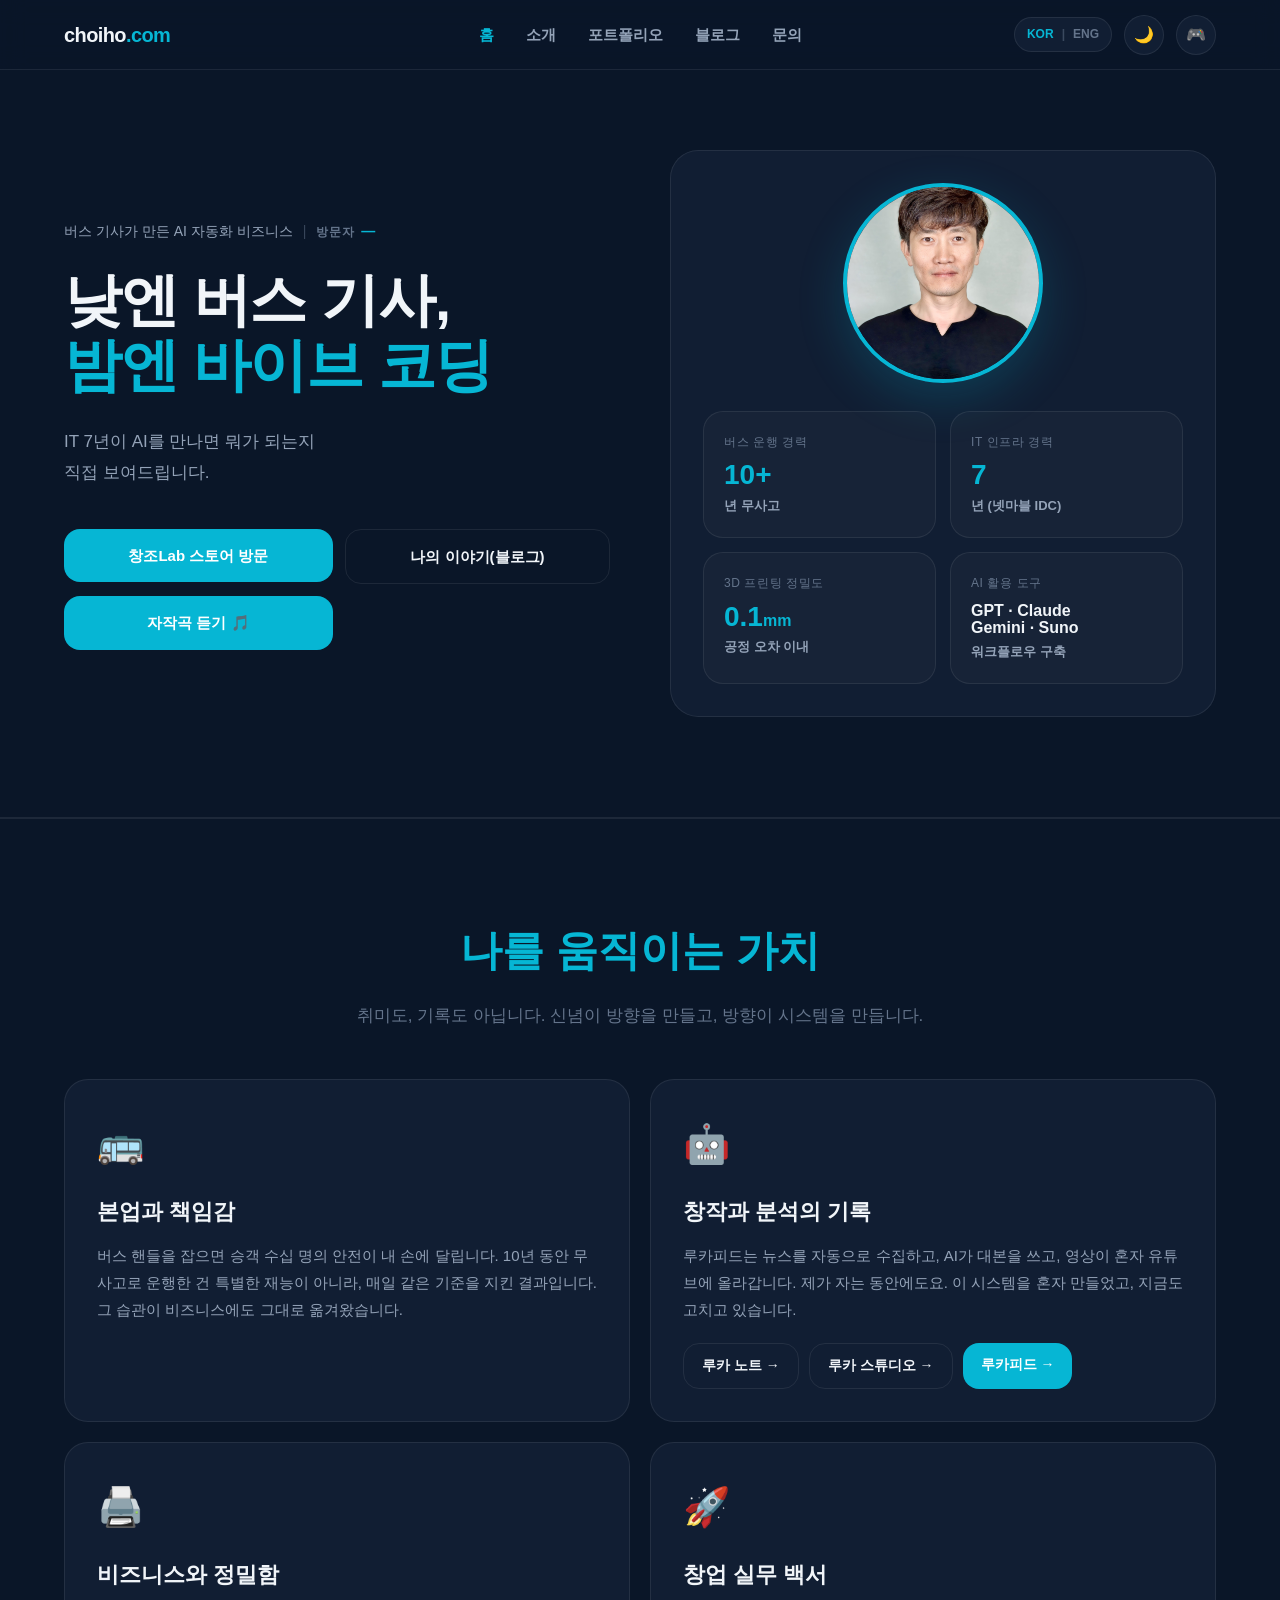
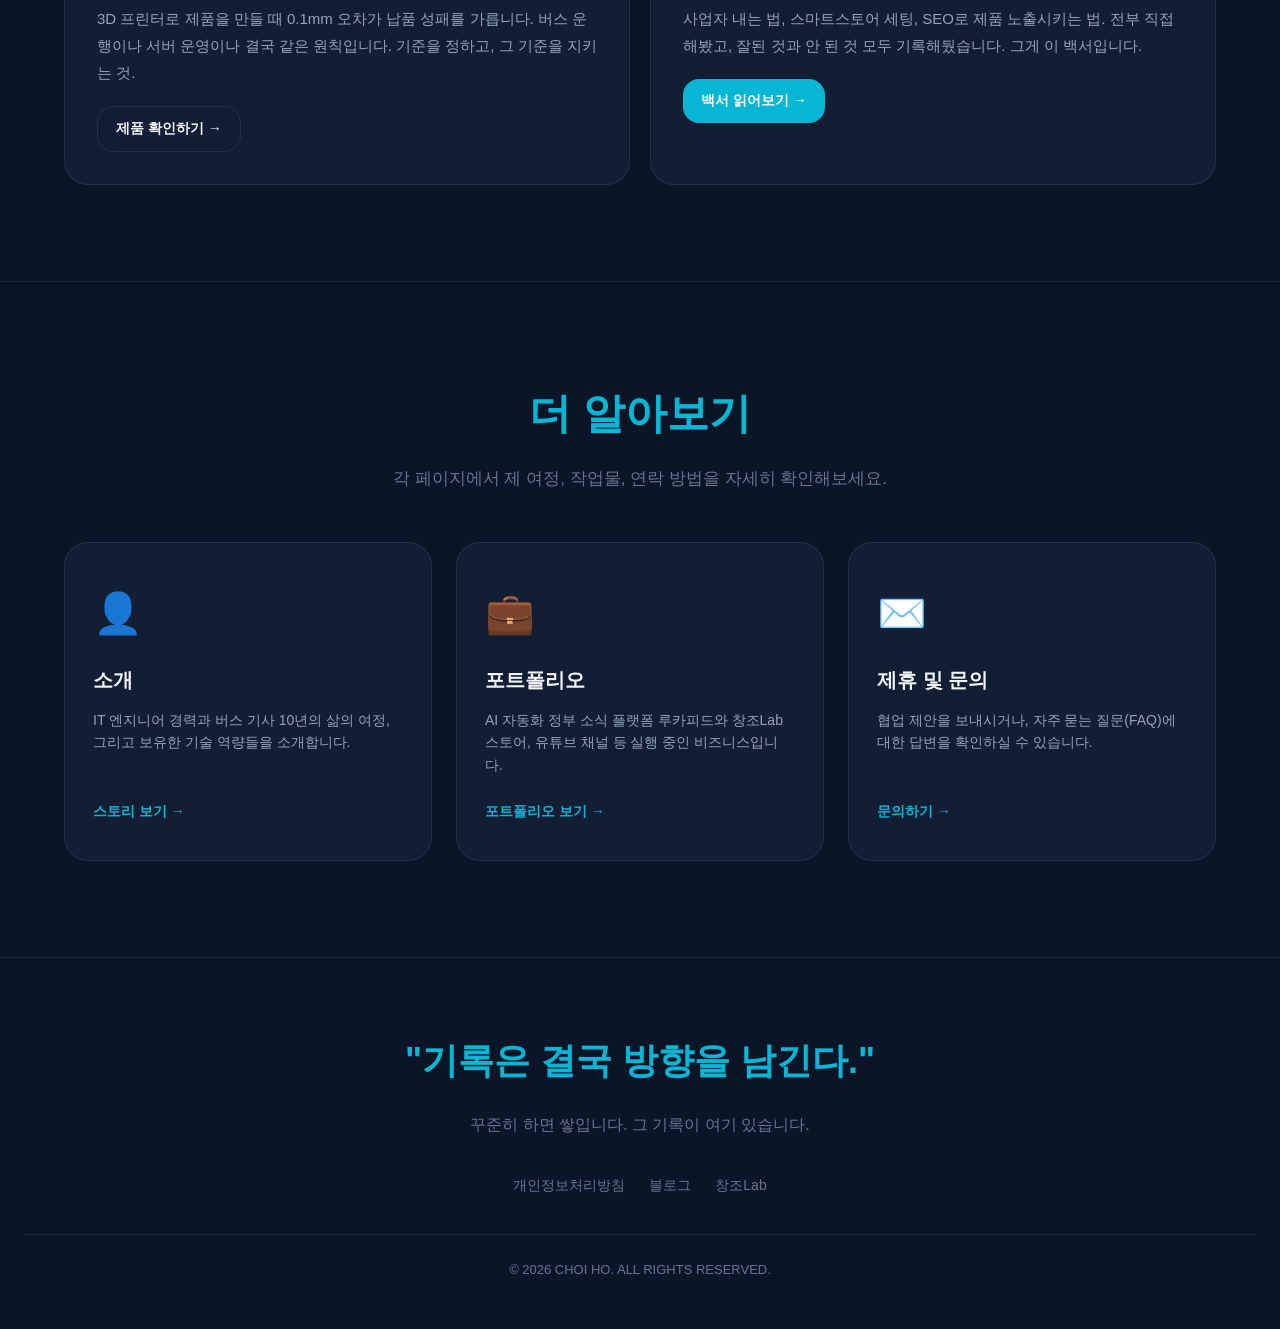
==== commit 940bb118: "feat: 프로필 사진 최신 사진으로 교체 및 캐시 버스팅 적용" ====
--- a/index.html
+++ b/index.html
@@ -120,7 +120,7 @@
         <!-- Profile View -->
         <div id="profile-view" style="display: block;">
           <div class="profile-image-wrapper">
-            <img src="profile_photo.jpg" alt="최호 프로필 사진" class="profile-image" fetchpriority="high" decoding="async">
+            <img src="profile_photo.jpg?v=1.0.1" alt="최호 프로필 사진" class="profile-image" fetchpriority="high" decoding="async">
           </div>
           <div class="stats-grid">
             <div class="stat-card">
@@ -152,7 +152,7 @@
             <h3 id="game-title" style="margin: 0; font-size: 16px; font-weight: 700; color: var(--highlight);">🎮 게임 중</h3>
             <button id="close-game-btn" class="btn btn-secondary" style="padding: 4px 10px; font-size: 12px; border-radius: 8px; margin: 0;">프로필 보기 ↩</button>
           </div>
-          <div style="flex-grow: 1; position: relative; width: 100%; height: 420px; border-radius: 12px; overflow: hidden; background: #050505;">
+          <div style="flex-grow: 1; position: relative; width: 100%; height: 420px; border-radius: 12px; overflow: hidden; background: var(--bg-card-solid);">
             <iframe id="game-iframe" src="" style="width: 100%; height: 100%; border: none; overflow: hidden;" scrolling="no"></iframe>
           </div>
         </div>
@@ -291,6 +291,6 @@
     </div>
   </footer>
 
-  <script src="js/main.js?v=1.0.1"></script>
+  <script src="js/main.js?v=1.0.3"></script>
 </body>
 </html>
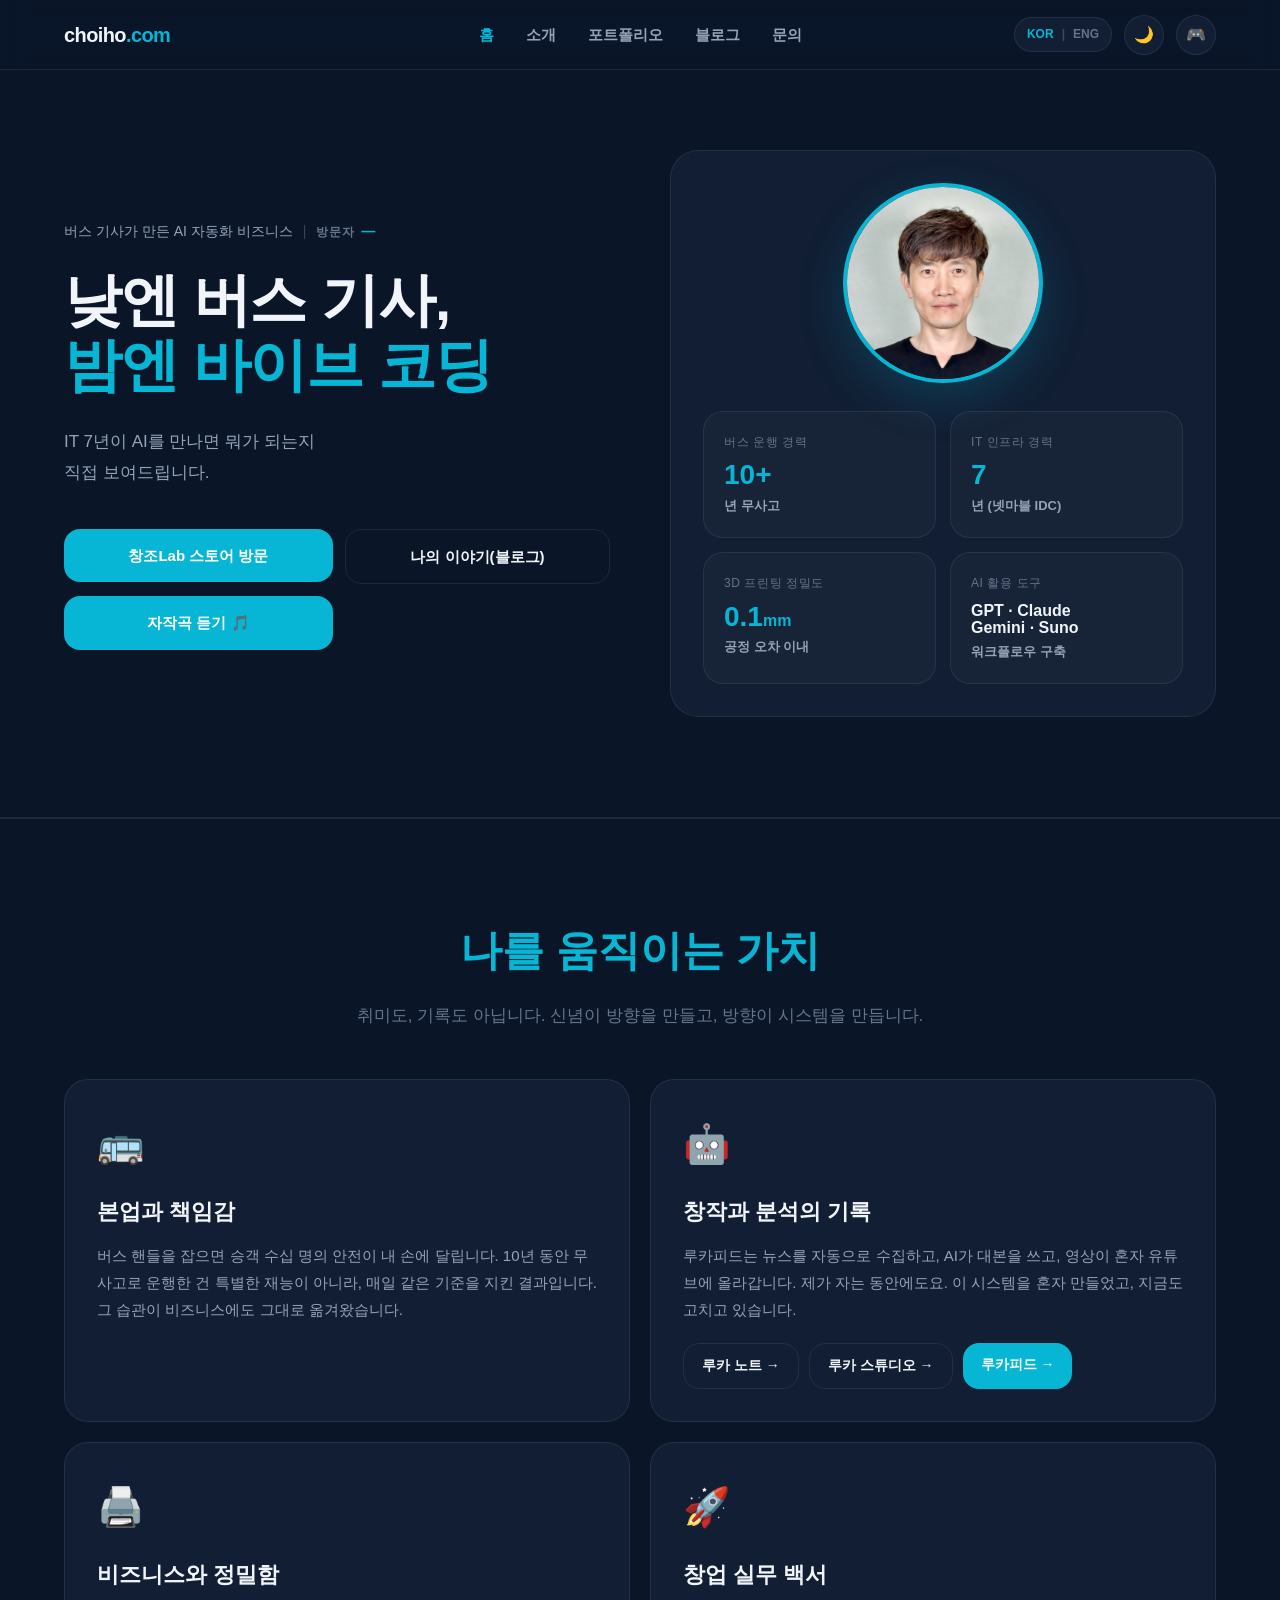
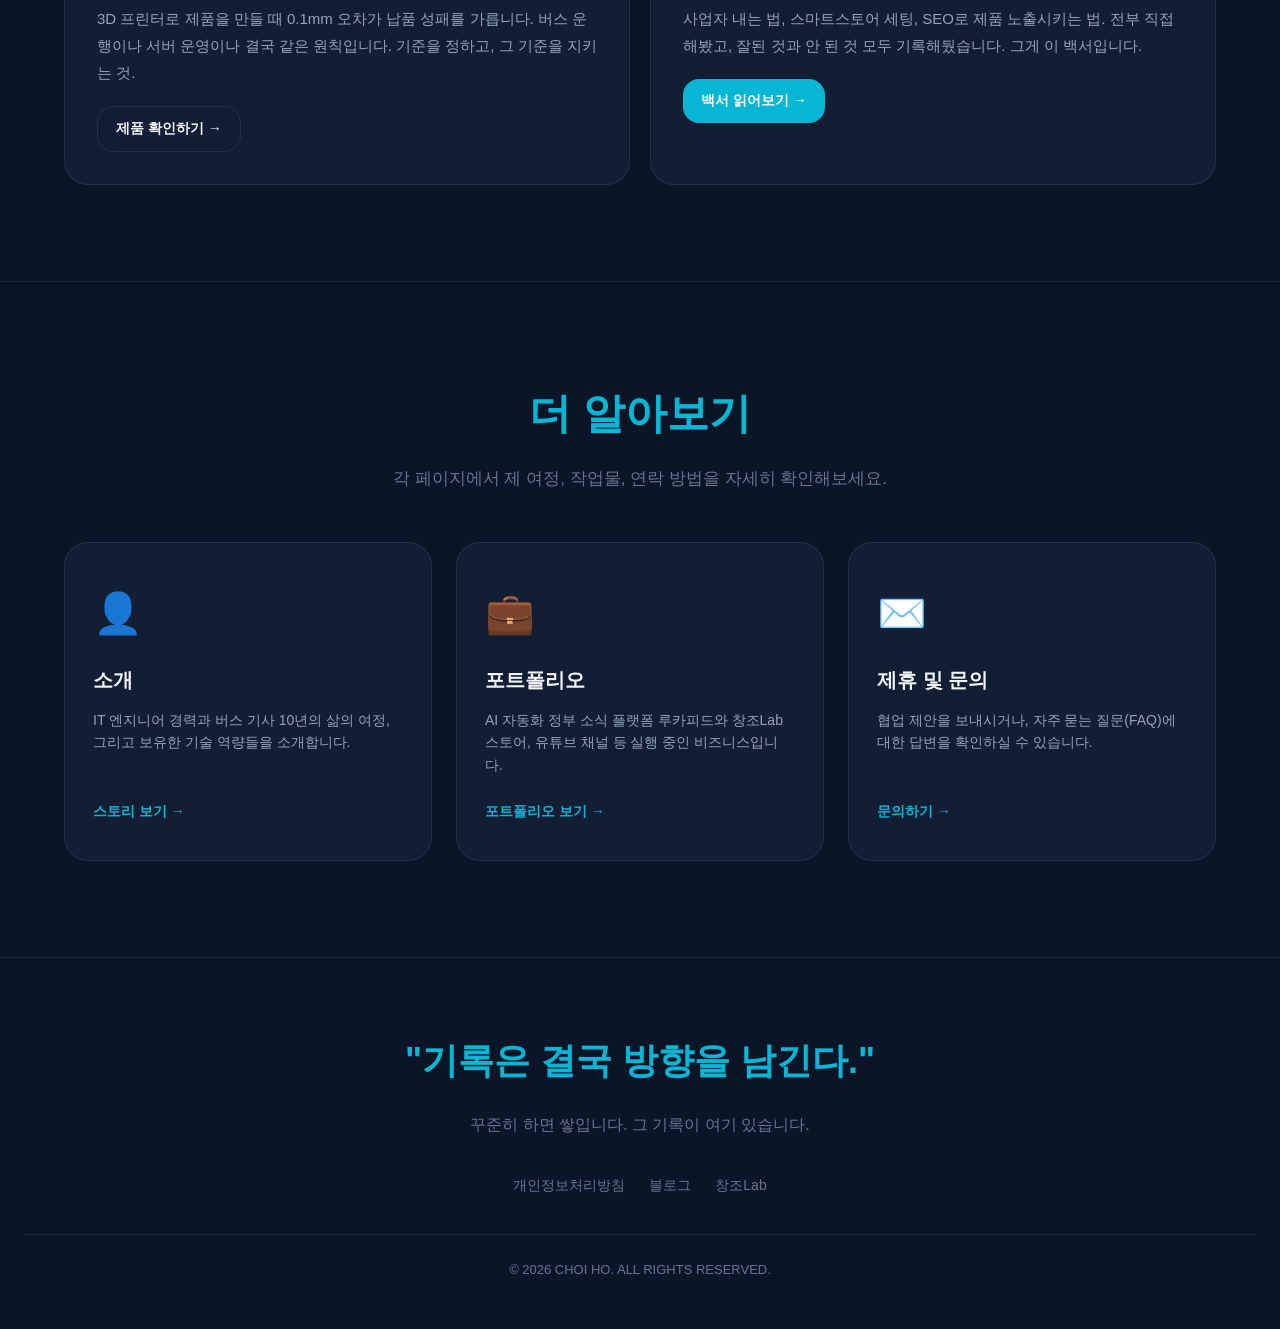
==== commit d4ff9ef6: "feat: 새 프로필 이미지로 교체 및 캐시 버스팅 업데이트" ====
--- a/index.html
+++ b/index.html
@@ -120,7 +120,7 @@
         <!-- Profile View -->
         <div id="profile-view" style="display: block;">
           <div class="profile-image-wrapper">
-            <img src="profile_photo.jpg?v=1.0.1" alt="최호 프로필 사진" class="profile-image" fetchpriority="high" decoding="async">
+            <img src="profile_photo.jpg?v=1.0.2" alt="최호 프로필 사진" class="profile-image" fetchpriority="high" decoding="async">
           </div>
           <div class="stats-grid">
             <div class="stat-card">
